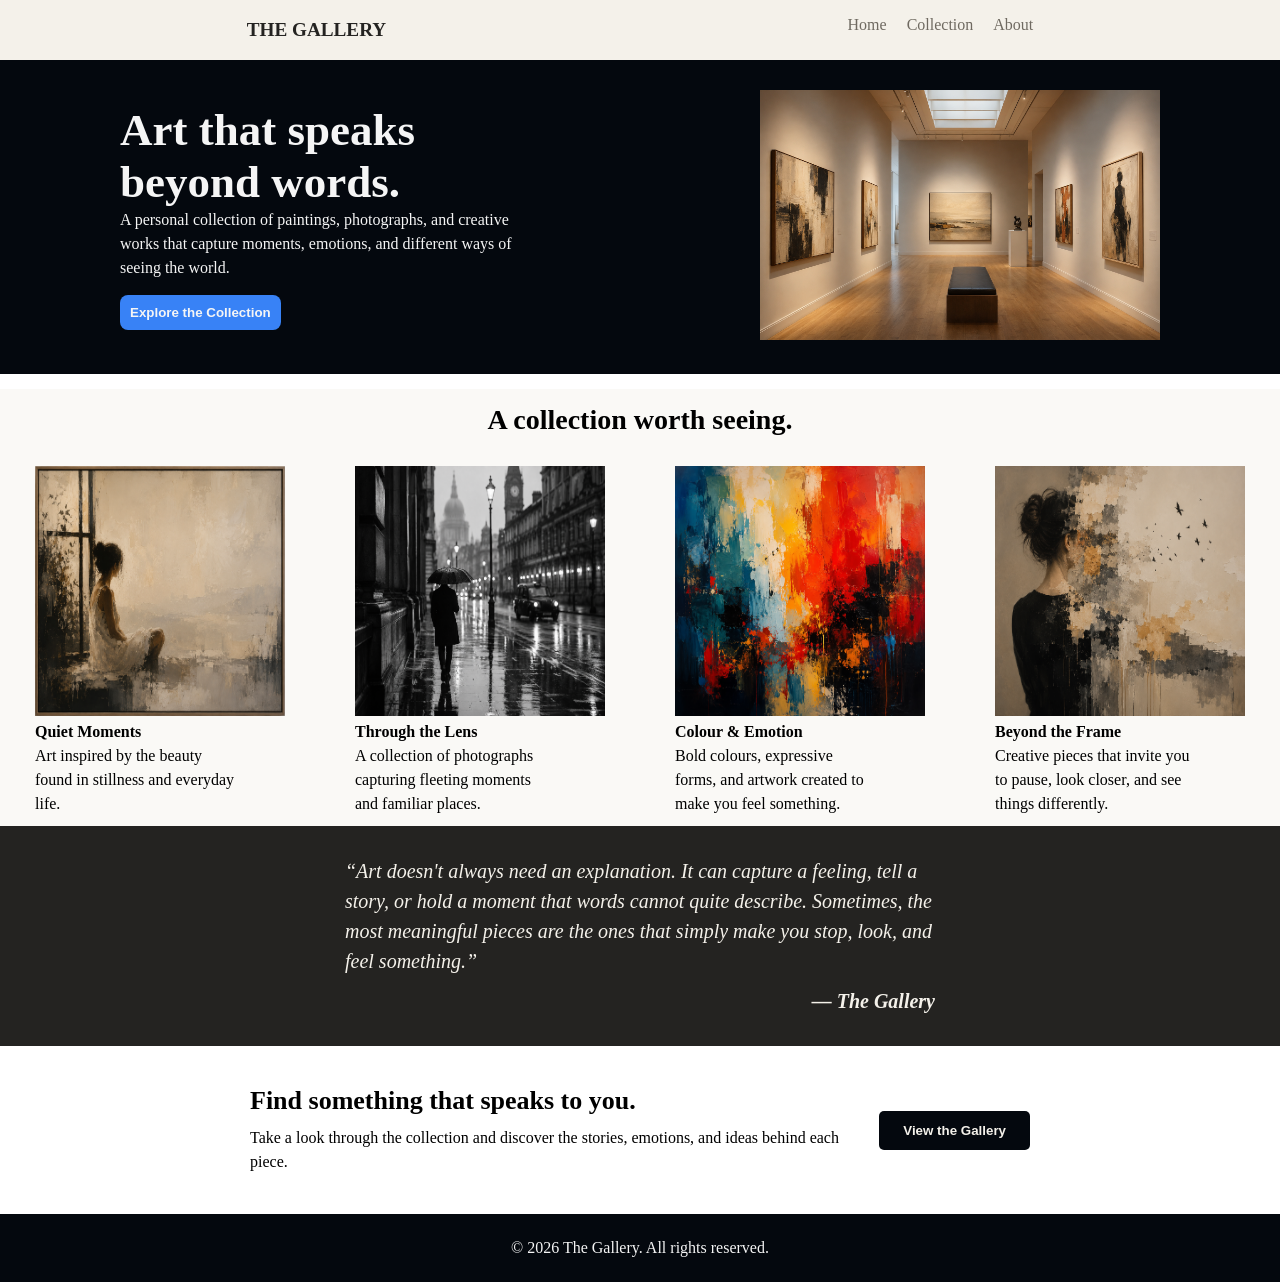
==== Landing Page/index.html @ d0345660 "git commmit -m "create a landing page project and styled it. Also updated the README.md file"" ====
<!doctype html>
<html lang="en">
  <head>
    <meta charset="UTF-8" />
    <meta name="viewport" content="width=device-width, initial-scale=1.0" />
    <title>The Gallery</title>
    <link rel="stylesheet" href="style.css" />
  </head>

  <body>
    <section>
      <div class="container">
        <div class="header">
          <nav>
            <div class="logo">The Gallery</div>

            <div class="nav-links">
              <ul>
                <li><a href="#">Home</a></li>
                <li><a href="#">Collection</a></li>
                <li><a href="#">About</a></li>
              </ul>
            </div>
          </nav>
        </div>

        <!-- hero -->
        <div class="hero">
          <div class="right">
            <h3 class="hero-title">Art that speaks beyond words.</h3>

            <p class="hero-text">
              A personal collection of paintings, photographs, and creative
              works that capture moments, emotions, and different ways of seeing
              the world.
            </p>

            <button class="hero-btn">Explore the Collection</button>
          </div>

          <div class="left">
            <img
              src="/Landing Page/image/gallery.png"
              alt="Featured artwork from the gallery"
              width="400"
              height="250"
            />
          </div>
        </div>
      </div>
    </section>

    <!-- second part -->
    <section>
      <div class="collections">
        <h3 class="collection-title">A collection worth seeing.</h3>

        <div class="images">
          <!-- first image -->
          <div>
            <img
              src="/Landing Page/image/quiet-moment.png"
              alt="Quiet Moments"
              class="img-1"
            />
            <p class="collection-text">
              <strong>Quiet Moments</strong><br />
              Art inspired by the beauty found in stillness and everyday life.
            </p>
          </div>

          <!-- second image -->
          <div>
            <img
              src="/Landing Page/image/through-lens.png"
              alt="Through the Lens"
              class="img-2"
            />
            <p class="collection-text">
              <strong>Through the Lens</strong><br />
              A collection of photographs capturing fleeting moments and
              familiar places.
            </p>
          </div>

          <!-- third image -->
          <div>
            <img
              src="/Landing Page/image/color-spash.png"
              alt="Colour and Emotion"
              class="img-3"
            />
            <p class="collection-text">
              <strong>Colour &amp; Emotion</strong><br />
              Bold colours, expressive forms, and artwork created to make you
              feel something.
            </p>
          </div>

          <!-- fourth image -->
          <div>
            <img
              src="/Landing Page/image/beyond-frame.png"
              alt="Beyond the Frame"
              class="img-4"
            />
            <p class="collection-text">
              <strong>Beyond the Frame</strong><br />
              Creative pieces that invite you to pause, look closer, and see
              things differently.
            </p>
          </div>
        </div>
      </div>
    </section>

    <!-- third section -->
    <section>
      <div class="quote">
        <p class="quote-text">
          “Art doesn't always need an explanation. It can capture a feeling,
          tell a story, or hold a moment that words cannot quite describe.
          Sometimes, the most meaningful pieces are the ones that simply make
          you stop, look, and feel something.” <br />
          <span class="author"> — The Gallery</span>
        </p>
      </div>
    </section>

    <!-- call to action -->
    <section>
      <div class="cta">
        <div class="cta-content">
          <h4>Find something that speaks to you.</h4>

          <p class="cta-text">
            Take a look through the collection and discover the stories,
            emotions, and ideas behind each piece.
          </p>
        </div>

        <button>View the Gallery</button>
      </div>
    </section>
    <!-- Footer -->
    <section>
      <div class="footer">
        <p>© 2026 The Gallery. All rights reserved.</p>
      </div>
    </section>
  </body>
</html>
---- Landing Page/style.css ----
* {
  padding: 0;
  margin: 0;
  box-sizing: border-box;
}

nav {
  background: #f4f1ea;
  display: flex;
  align-items: center;
  justify-content: space-around;
  padding: 16px;
}

.nav-links ul {
  list-style: none;
  display: flex;
  align-items: center;
  gap: 20px;
  margin-bottom: 10px;
}

.nav-links li :hover {
  background-color: #04080e;
  color: #f4f1ea;
  padding: 8px;
  border-radius: 4px;
}

li a {
  text-decoration: none;
  color: #6f6a61;
}
.logo {
  color: #242321;
  text-transform: uppercase;
  display: flex;
  align-items: center;
  font-size: larger;
  font-weight: 600;
}

.hero {
  background-color: #04080e;
  color: whitesmoke;
  display: flex;
  justify-content: space-around;
  align-items: center;
}

.right,
.left {
  width: 400px;
  margin: 30px;
}

.hero-title {
  font-size: 45px;
}

.hero-text {
  line-height: 1.5;
  padding-bottom: 15px;
}

.hero-btn {
  padding: 10px;
  border-radius: 8px;
  border: none;
  font-weight: bold;
  background-color: #3882f6;
  color: whitesmoke;
}
.collections {
  background-color: #faf9f6;
}
.collection-title {
  display: flex;
  align-items: center;
  justify-content: center;
  padding: 15px;
  margin: 15px;
  font-size: 28px;
}

.images {
  display: flex;
  align-items: center;
  justify-content: space-around;
}

.img-1,
.img-2,
.img-3,
.img-4 {
  width: 250px;
  height: 250px;
}

.collection-text {
  width: 200px;
  line-height: 1.5;
  margin-bottom: 10px;
}

.quote {
  background: #242321;
  color: #f4f1ea;
  display: flex;
  justify-content: center;
  align-items: center;
}

.quote-text {
  width: 650px;
  padding: 30px;
  font-size: 20px;
  line-height: 1.5;
  font-style: italic;
}

.author {
  display: block;
  text-align: right;
  margin-top: 10px;
  font-weight: 700;
}

.cta {
  /* background: #faf9f6; */
  padding: 40px 60px;
  max-width: 900px;
  margin: 0 auto;
  display: flex;
  justify-content: space-between;
  align-items: center;
}
.cta button {
    flex-shrink: 0;
  background: #04080e;
  color: #f4f1ea;
  border: none;
  border-radius: 5px;
  font-weight: 600;
  padding: 12px 24px;
  /* margin-left: 40px; */
  cursor: pointer;
}
.cta-content {
  max-width: 600px;
}
.cta h4 {
  margin: 0 0 10px 0;
  font-size: 26px;
}

.cta-text {
  margin: 0;
  line-height: 1.5;
}
.footer{
    display: flex;
    justify-content: center;
    align-items: center;
    padding: 25px;
    background-color: #04080e;
    color: whitesmoke;
}
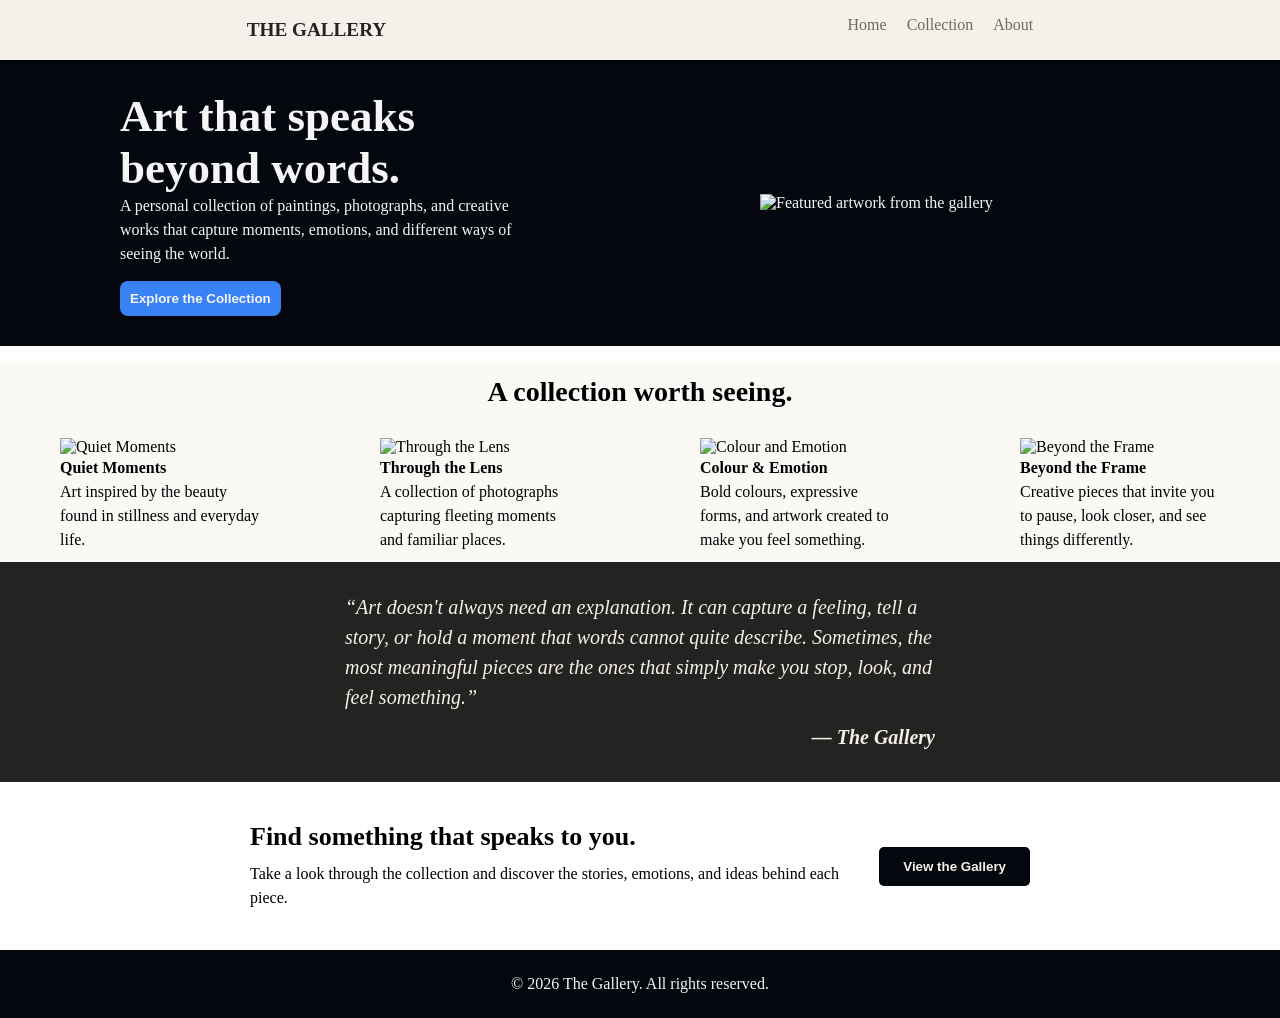
==== commit 51fd40d4: "git commit -m "fix: fixed the image path"" ====
--- a/Landing Page/index.html
+++ b/Landing Page/index.html
@@ -40,7 +40,7 @@
 
           <div class="left">
             <img
-              src="/Landing Page/image/gallery.png"
+              src="/image/gallery.png"
               alt="Featured artwork from the gallery"
               width="400"
               height="250"
@@ -59,7 +59,7 @@
           <!-- first image -->
           <div>
             <img
-              src="/Landing Page/image/quiet-moment.png"
+              src="/image/quiet-moment.png"
               alt="Quiet Moments"
               class="img-1"
             />
@@ -72,7 +72,7 @@
           <!-- second image -->
           <div>
             <img
-              src="/Landing Page/image/through-lens.png"
+              src="/image/through-lens.png"
               alt="Through the Lens"
               class="img-2"
             />
@@ -86,7 +86,7 @@
           <!-- third image -->
           <div>
             <img
-              src="/Landing Page/image/color-spash.png"
+              src="/image/color-spash.png"
               alt="Colour and Emotion"
               class="img-3"
             />
@@ -100,7 +100,7 @@
           <!-- fourth image -->
           <div>
             <img
-              src="/Landing Page/image/beyond-frame.png"
+              src="/image/beyond-frame.png"
               alt="Beyond the Frame"
               class="img-4"
             />
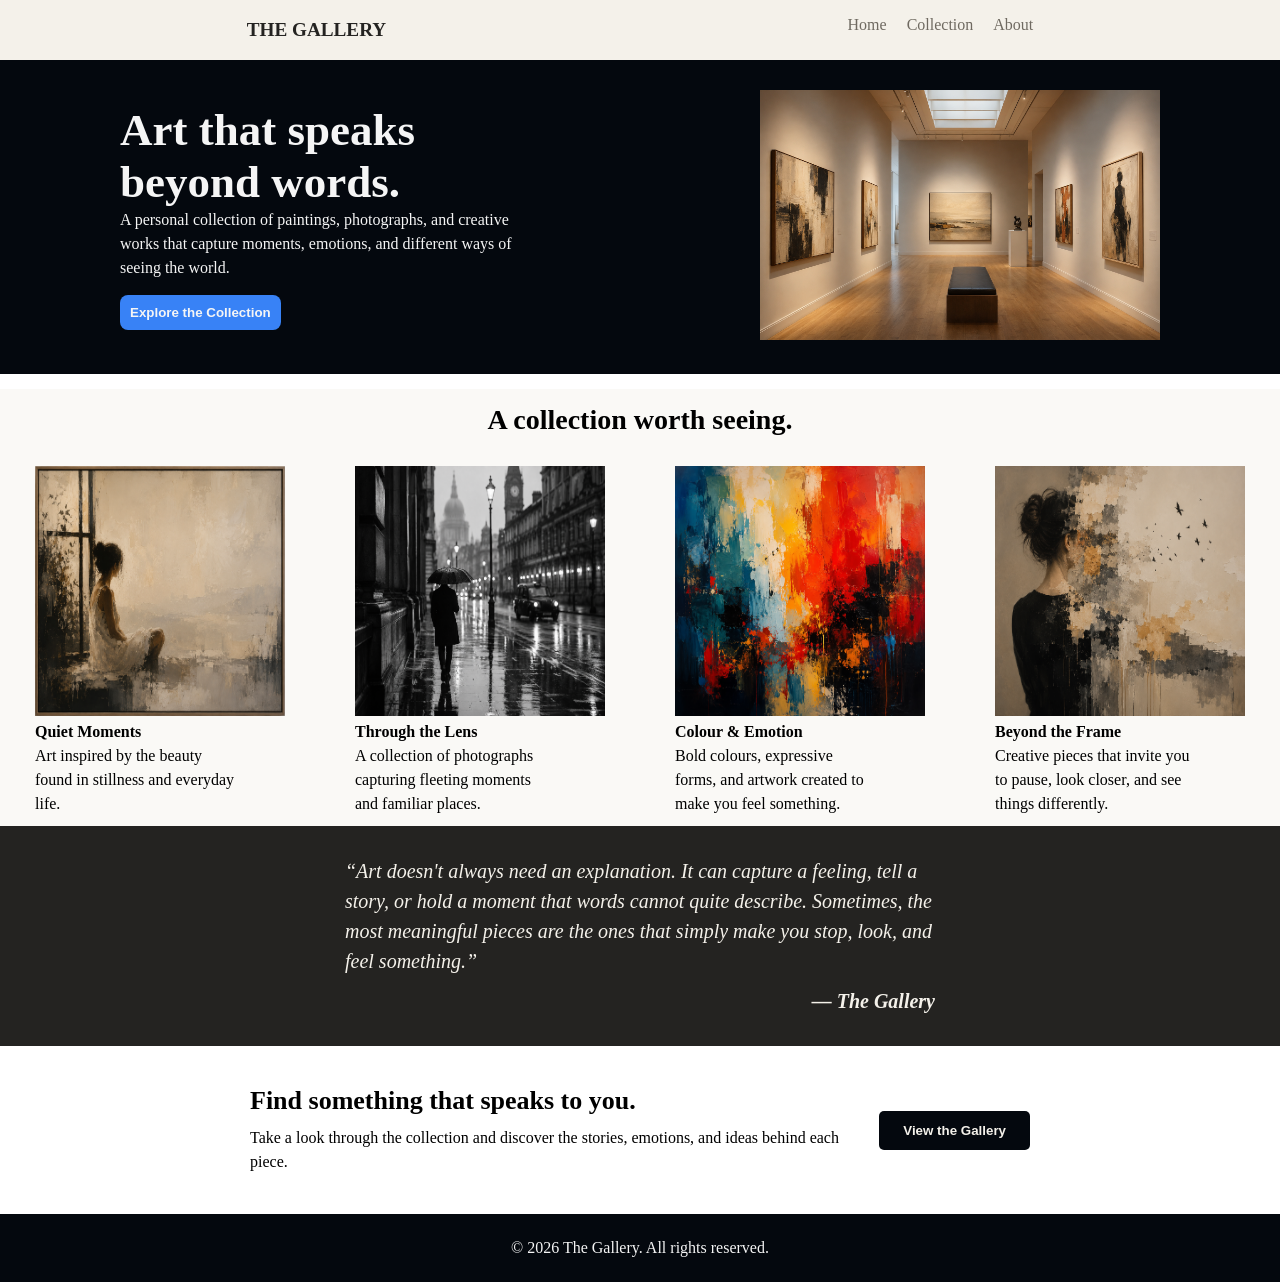
==== commit e6b2f431: "git commit -m "edited the images"" ====
--- a/Landing Page/index.html
+++ b/Landing Page/index.html
@@ -40,7 +40,7 @@
 
           <div class="left">
             <img
-              src="/image/gallery.png"
+              src="image/gallery.png"
               alt="Featured artwork from the gallery"
               width="400"
               height="250"
@@ -59,7 +59,7 @@
           <!-- first image -->
           <div>
             <img
-              src="/image/quiet-moment.png"
+              src="image/quiet-moment.png"
               alt="Quiet Moments"
               class="img-1"
             />
@@ -72,7 +72,7 @@
           <!-- second image -->
           <div>
             <img
-              src="/image/through-lens.png"
+              src="image/through-lens.png"
               alt="Through the Lens"
               class="img-2"
             />
@@ -86,7 +86,7 @@
           <!-- third image -->
           <div>
             <img
-              src="/image/color-spash.png"
+              src="image/color-spash.png"
               alt="Colour and Emotion"
               class="img-3"
             />
@@ -100,7 +100,7 @@
           <!-- fourth image -->
           <div>
             <img
-              src="/image/beyond-frame.png"
+              src="image/beyond-frame.png"
               alt="Beyond the Frame"
               class="img-4"
             />
